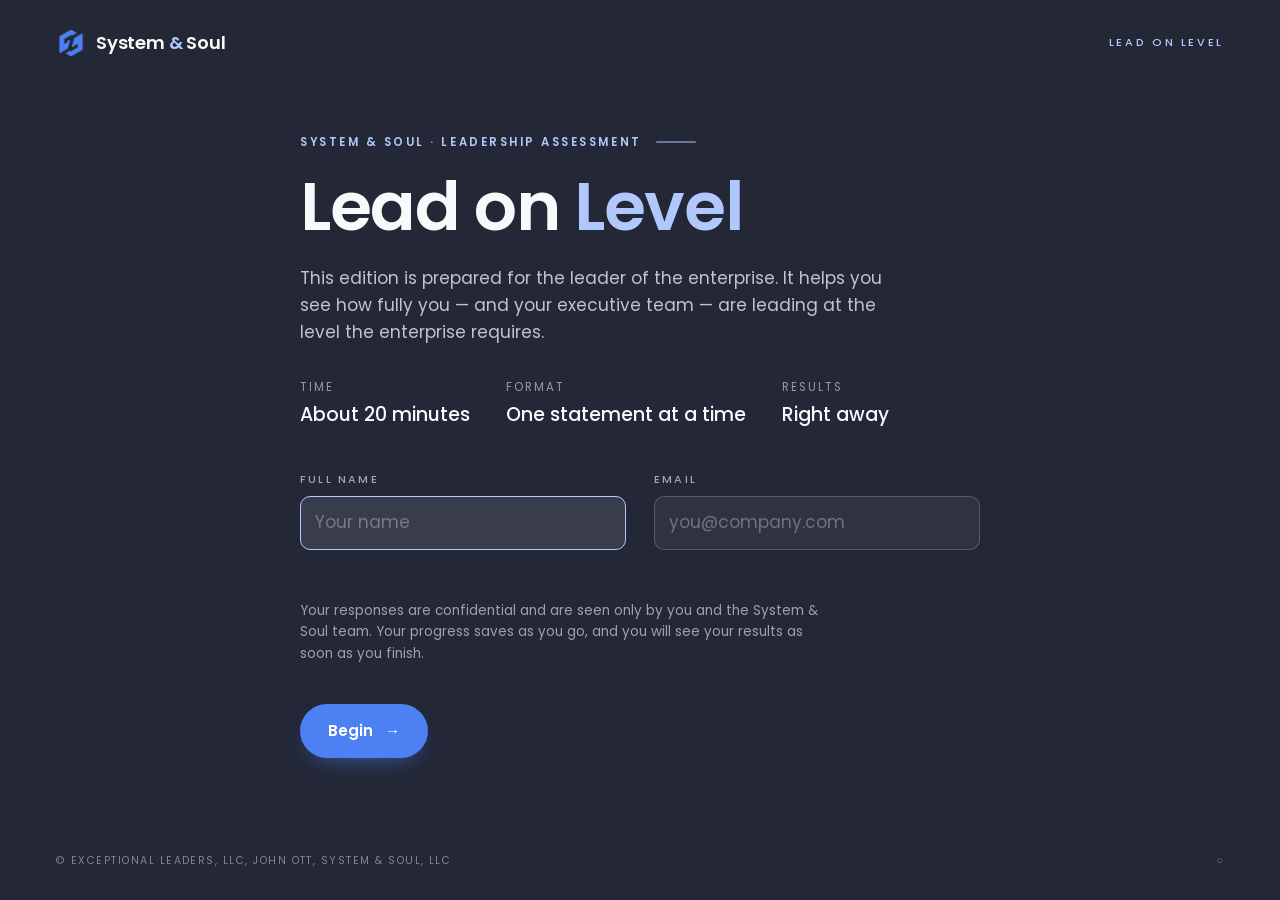
==== ceo.html @ c30acf85 "Lead on Level assessment, System & Soul edition Rebranded interactive assessment with instant result" ====
<!doctype html>
<html lang="en">
<head>
<meta charset="utf-8">
<meta name="viewport" content="width=device-width, initial-scale=1, viewport-fit=cover">
<meta name="robots" content="noindex, nofollow">
<title>Lead on Level · CEO Edition</title>
<meta name="description" content="A leadership assessment from System & Soul.">
<meta name="theme-color" content="#232736">
<link rel="icon" href="assets/brand/favicon.png">
<link rel="preconnect" href="https://fonts.googleapis.com">
<link rel="preconnect" href="https://fonts.gstatic.com" crossorigin>
<link href="https://fonts.googleapis.com/css2?family=Poppins:ital,wght@0,300;0,400;0,500;0,600;0,700;1,400;1,500&display=swap" rel="stylesheet">
<link rel="stylesheet" href="assets/styles.css?v=1">
</head>
<body class="theme-night">
<div class="progress" aria-hidden="true"><span id="bar"></span></div>
<div class="frame">
  <header class="topbar">
    <div class="brand" aria-label="System &amp; Soul">
      <img src="assets/brand/ss-mark.png" alt="">
      <span class="wordmark">System <span class="amp">&amp;</span> Soul</span>
    </div>
    <div class="eyebrow-mark">Lead on Level</div>
  </header>
  <main class="stage" id="stage" aria-live="polite">
    <noscript><p>This assessment requires JavaScript.</p></noscript>
  </main>
  <footer class="credits">
    <span>© Exceptional Leaders, LLC, John Ott, System &amp; Soul, LLC</span>
    <span class="save-state" id="saveState" data-s=""></span>
  </footer>
</div>

<script>window.LOL_MODE = "ceo";</script>
<script src="assets/content.js?v=1"></script>
<script src="assets/config.js?v=1"></script>
<script src="assets/app.js?v=1"></script>
</body>
</html>
---- assets/styles.css ----
/* Lead on Level · System & Soul
   Palette from systemandsoul.com: slate, royal blue, sky, and a pink accent. */
:root {
  --bg: #F8F9FB;
  --paper: #FFFFFF;
  --ink: #2B3044;
  --slate: #3C4258;
  --slate-deep: #232736;
  --slate-mid: #2E3346;
  --blue: #4D80F3;
  --blue-dk: #3567D6;
  --sky: #B0C8FC;
  --sky-wash: #E8EFFE;
  --pink: #E8238F;
  --muted: #6A6D77;
  --hair: rgba(60, 66, 88, .12);
  --hair-strong: rgba(60, 66, 88, .26);
  --night-text: #F8F9FB;
  --plus: #2E9D6B;
  --slash: #D99A1E;
  --minus: #D8455B;
  --sans: "Poppins", "Avenir Next", "Helvetica Neue", Arial, sans-serif;
  --ease: cubic-bezier(.22, .61, .21, 1);
  --col: 680px;
}

*, *::before, *::after { box-sizing: border-box; }
html { -webkit-text-size-adjust: 100%; }
body {
  margin: 0;
  min-height: 100vh;
  min-height: 100dvh;
  background: var(--bg);
  color: var(--ink);
  font-family: var(--sans);
  font-weight: 400;
  font-size: 16px;
  line-height: 1.6;
  -webkit-font-smoothing: antialiased;
  text-rendering: optimizeLegibility;
  transition: background-color .8s var(--ease), color .8s var(--ease);
}
body.theme-night { background: var(--slate-deep); color: var(--night-text); }
button, input { font: inherit; color: inherit; }
::selection { background: var(--sky); color: var(--slate-deep); }

/* ---------- frame ---------- */
.frame { min-height: 100vh; min-height: 100dvh; display: flex; flex-direction: column; }
.topbar {
  display: flex; align-items: center; justify-content: space-between;
  padding: 26px clamp(16px, 5vw, 56px) 0;
  gap: 16px;
}
.brand { display: flex; align-items: center; gap: 10px; min-height: 34px; }
.brand img { height: 30px; width: 30px; display: block; }
.brand .wordmark { font-weight: 600; font-size: 18px; letter-spacing: -.01em; color: var(--slate); white-space: nowrap; }
.brand .amp { color: var(--blue); }
.theme-night .brand .wordmark { color: var(--night-text); }
.theme-night .brand .amp { color: var(--sky); }
.eyebrow-mark {
  font-size: 11px; letter-spacing: .24em; text-transform: uppercase;
  color: var(--blue); font-weight: 500; white-space: nowrap;
}
.theme-night .eyebrow-mark { color: var(--sky); }

.progress {
  position: fixed; top: 0; left: 0; right: 0; height: 3px; z-index: 5;
  background: transparent; pointer-events: none;
}
.progress span {
  display: block; height: 100%; width: 0;
  background: linear-gradient(90deg, var(--blue), var(--sky));
  transition: width .6s var(--ease);
}

main.stage {
  flex: 1; width: 100%;
  display: flex; align-items: center; justify-content: center;
  padding: clamp(36px, 8vh, 96px) clamp(16px, 5vw, 56px);
}
.screen {
  width: 100%; max-width: var(--col);
  animation: enter .6s var(--ease) both;
}
.screen.leaving { animation: leave .22s ease-in both; }
@keyframes enter { from { opacity: 0; transform: translateY(14px); } to { opacity: 1; transform: none; } }
@keyframes leave { to { opacity: 0; transform: translateY(-8px); } }

footer.credits {
  padding: 22px clamp(16px, 5vw, 56px) 30px;
  display: flex; justify-content: space-between; align-items: center; gap: 12px; flex-wrap: wrap;
  font-size: 10.5px; letter-spacing: .14em; text-transform: uppercase; color: var(--muted);
}
.theme-night footer.credits { color: rgba(248, 249, 251, .45); }
footer .save-state { letter-spacing: .12em; }
footer .save-state[data-s="ok"]::before { content: "● "; color: var(--blue); }
footer .save-state[data-s="pending"]::before { content: "○ "; }
footer .save-state[data-s="error"]::before { content: "● "; color: var(--minus); }

/* ---------- type ---------- */
.kicker {
  font-size: 11.5px; letter-spacing: .22em; text-transform: uppercase;
  color: var(--blue); font-weight: 600; margin: 0 0 20px;
  display: flex; align-items: center; gap: 14px;
}
.kicker::after { content: ""; flex: 0 0 40px; height: 2px; background: currentColor; opacity: .5; border-radius: 2px; }
.theme-night .kicker { color: var(--sky); }
h1, h2, h3 { font-family: var(--sans); font-weight: 600; margin: 0; letter-spacing: -.02em; color: inherit; }
h1 { font-size: clamp(40px, 7vw, 68px); line-height: 1.05; }
h1 em, h2 em { font-style: normal; color: var(--blue); }
.theme-night h1 em, .theme-night h2 em { color: var(--sky); }
h2 { font-size: clamp(26px, 4.2vw, 38px); line-height: 1.18; }
h3 { font-size: 20px; line-height: 1.3; }
.lede { font-size: 17px; color: var(--muted); max-width: 56ch; margin: 22px 0 0; }
.theme-night .lede { color: rgba(248, 249, 251, .74); }
.small { font-size: 13.5px; color: var(--muted); }
.theme-night .small { color: rgba(248, 249, 251, .58); }
.rule { height: 1px; background: var(--hair); border: 0; margin: 40px 0; }
.theme-night .rule { background: rgba(248, 249, 251, .14); }

/* ---------- welcome ---------- */
.meta-row { display: flex; gap: 36px; flex-wrap: wrap; margin: 32px 0 0; }
.meta-row div { font-size: 11.5px; letter-spacing: .18em; text-transform: uppercase; color: rgba(248,249,251,.55); }
.meta-row strong { display: block; font-size: 19px; font-weight: 500; letter-spacing: 0; text-transform: none; color: var(--night-text); margin-top: 4px; }
.fields { display: grid; grid-template-columns: 1fr 1fr; gap: 22px 28px; margin-top: 40px; }
.field label {
  display: block; font-size: 11px; letter-spacing: .2em; text-transform: uppercase; font-weight: 500;
  color: rgba(248,249,251,.6); margin-bottom: 8px;
}
.field input {
  width: 100%; background: rgba(255,255,255,.06); border: 1px solid rgba(248,249,251,.2);
  padding: 12px 14px; font-size: 17px; font-weight: 400; color: var(--night-text);
  border-radius: 10px; outline: none; transition: border-color .3s, background .3s;
}
.field input:focus { border-color: var(--sky); background: rgba(255,255,255,.1); }
.field input::placeholder { color: rgba(248,249,251,.32); }
.field .err { color: #FF9AAE; font-size: 12.5px; min-height: 18px; margin-top: 6px; }
.privacy { margin-top: 26px; max-width: 58ch; }

/* ---------- buttons ---------- */
.actions { display: flex; align-items: center; gap: 22px; margin-top: 40px; flex-wrap: wrap; }
.btn {
  appearance: none; border: 0; background: var(--blue); color: #fff;
  padding: 15px 28px; border-radius: 999px; cursor: pointer;
  font-size: 15px; font-weight: 600; letter-spacing: 0;
  transition: background .3s var(--ease), transform .3s var(--ease), box-shadow .3s var(--ease);
  display: inline-flex; align-items: center; gap: 12px;
  box-shadow: 0 10px 24px -12px rgba(77,128,243,.7);
}
.btn:hover { background: var(--blue-dk); }
.btn .arrow { display: inline-block; transition: transform .3s var(--ease); }
.btn:hover .arrow { transform: translateX(4px); }
.btn:focus-visible, .opt:focus-visible, .link:focus-visible, .rate:focus-visible, .area-row summary:focus-visible { outline: 2px solid var(--blue); outline-offset: 3px; }
.theme-night .btn:focus-visible, .theme-night .link:focus-visible { outline-color: var(--sky); }
.btn.ghost { background: transparent; color: var(--slate); box-shadow: inset 0 0 0 1.5px var(--hair-strong); }
.btn.ghost:hover { background: var(--sky-wash); }
.btn[disabled] { opacity: .4; cursor: not-allowed; }
.link {
  appearance: none; background: none; border: 0; padding: 4px 0; cursor: pointer;
  font-size: 14px; font-weight: 500; color: var(--muted);
  border-bottom: 1.5px solid transparent; transition: color .3s, border-color .3s;
}
.link:hover { color: var(--slate); border-bottom-color: var(--blue); }
.theme-night .link { color: rgba(248,249,251,.65); }
.theme-night .link:hover { color: var(--night-text); border-bottom-color: var(--sky); }

/* ---------- option cards (routing) ---------- */
.opts { display: grid; gap: 12px; margin-top: 36px; }
.opt {
  appearance: none; text-align: left; cursor: pointer; width: 100%;
  background: var(--paper); border: 1.5px solid var(--hair); border-radius: 14px;
  padding: 20px 24px 20px 64px; position: relative;
  transition: border-color .3s var(--ease), background .3s var(--ease), box-shadow .3s var(--ease);
}
.opt:hover { border-color: var(--sky); box-shadow: 0 12px 30px -20px rgba(35,39,54,.4); }
.opt .k {
  position: absolute; left: 20px; top: 20px; width: 28px; height: 28px; border-radius: 8px;
  border: 1.5px solid var(--hair-strong); display: grid; place-items: center;
  font-size: 12px; color: var(--muted); font-weight: 600;
  transition: all .3s var(--ease);
}
.opt .t { display: block; font-size: 17.5px; line-height: 1.35; color: var(--ink); font-weight: 600; }
.opt .d { display: block; font-size: 14.5px; color: var(--muted); margin-top: 4px; }
.opt.sel { border-color: var(--blue); background: var(--sky-wash); }
.opt.sel .k { background: var(--blue); border-color: var(--blue); color: #fff; }

/* ---------- confirm ---------- */
.level-seal {
  margin: 30px 0 6px; display: flex; align-items: center; gap: 22px; flex-wrap: wrap;
}
.level-seal .num {
  font-weight: 700; font-size: clamp(80px, 13vw, 124px); line-height: .9; letter-spacing: -.04em;
  background: linear-gradient(150deg, var(--blue) 20%, var(--sky) 100%);
  -webkit-background-clip: text; background-clip: text; color: transparent;
}
.level-seal .nm { font-size: clamp(28px, 4.6vw, 40px); font-weight: 600; line-height: 1.1; letter-spacing: -.02em; }
.level-seal .nm small { display: block; font-size: 11.5px; letter-spacing: .2em; text-transform: uppercase; font-weight: 600; color: var(--blue); margin-bottom: 8px; }
.theme-night .level-seal .nm small { color: var(--sky); }
.note-card {
  border-left: 3px solid var(--blue); padding: 6px 0 6px 20px; margin-top: 26px;
  font-size: 17px; line-height: 1.6; color: var(--slate);
}
.theme-night .note-card { border-left-color: var(--sky); }
.level-list { margin-top: 24px; display: grid; gap: 10px; }
.level-list .opt { padding-left: 82px; }
.level-list .opt .k { width: 42px; height: 42px; top: 16px; font-size: 18px; border-radius: 10px; }

/* ---------- scale ---------- */
.scale { margin-top: 32px; border-top: 1px solid var(--hair); }
.scale-row { display: grid; grid-template-columns: 56px 1fr; gap: 18px; padding: 18px 0; border-bottom: 1px solid var(--hair); }
.glyph {
  width: 44px; height: 44px; border: 1.5px solid var(--hair-strong); border-radius: 50%;
  display: grid; place-items: center; font-size: 22px; font-weight: 600; color: var(--slate); line-height: 1;
}
.scale-row b { font-weight: 600; font-size: 17px; display: block; line-height: 1.35; }
.scale-row span { color: var(--muted); font-size: 14.5px; }
.instructions { list-style: none; padding: 0; margin: 24px 0 0; }
.instructions li { padding-left: 22px; position: relative; color: var(--muted); margin: 6px 0; }
.instructions li::before { content: ""; position: absolute; left: 0; top: .8em; width: 10px; height: 2px; border-radius: 2px; background: var(--blue); }
kbd {
  font-family: var(--sans); font-size: 11px; border: 1px solid var(--hair-strong); padding: 1px 6px;
  border-radius: 4px; color: var(--slate);
}

/* ---------- item ---------- */
.item-head { display: flex; justify-content: space-between; align-items: flex-start; gap: 20px; }
.area { max-width: 46ch; }
.area .part { font-size: 11px; letter-spacing: .2em; text-transform: uppercase; font-weight: 600; color: var(--blue); }
.area .title { font-size: 16.5px; line-height: 1.35; color: var(--slate); margin-top: 6px; font-weight: 600; }
.area .desc { font-size: 14px; color: var(--muted); margin-top: 4px; }
.count { font-size: 15px; color: var(--muted); white-space: nowrap; font-variant-numeric: tabular-nums; }
.count b { color: var(--slate); font-weight: 600; }
.statement {
  font-weight: 500; font-size: clamp(24px, 3.8vw, 34px); line-height: 1.3; letter-spacing: -.015em;
  margin: 40px 0 34px; color: var(--ink); text-wrap: balance;
}
.rates { display: grid; gap: 10px; }
.rate {
  appearance: none; cursor: pointer; text-align: left; width: 100%;
  display: grid; grid-template-columns: 52px 1fr auto; align-items: center; gap: 14px;
  background: var(--paper); border: 1.5px solid var(--hair); padding: 12px 18px 12px 12px; border-radius: 14px;
  transition: border-color .25s var(--ease), background .25s var(--ease), box-shadow .3s var(--ease);
}
.rate:hover { border-color: var(--sky); box-shadow: 0 12px 30px -22px rgba(35,39,54,.45); }
.rate .glyph { width: 40px; height: 40px; font-size: 20px; transition: all .25s var(--ease); }
.rate .lbl { font-size: 16px; line-height: 1.3; color: var(--ink); font-weight: 600; }
.rate .sub { display: block; font-size: 13.5px; color: var(--muted); font-weight: 400; margin-top: 2px; }
.rate .key { font-size: 11px; color: var(--muted); opacity: .7; }
.rate.sel { border-color: var(--blue); background: var(--sky-wash); }
.rate.sel .glyph { background: var(--blue); color: #fff; border-color: var(--blue); }
.item-foot { display: flex; justify-content: space-between; align-items: center; margin-top: 28px; gap: 16px; flex-wrap: wrap; }

/* ---------- results ---------- */
.results { max-width: 760px; }
.res-head .lede { margin-top: 14px; }
.res-cards { display: grid; grid-template-columns: repeat(auto-fit, minmax(200px, 1fr)); gap: 14px; margin-top: 32px; }
.res-card { background: var(--paper); border: 1px solid var(--hair); border-radius: 16px; padding: 20px 22px; }
.res-card .lbl { font-size: 11px; letter-spacing: .18em; text-transform: uppercase; font-weight: 600; color: var(--muted); }
.res-card .big { font-size: 40px; font-weight: 700; letter-spacing: -.03em; line-height: 1.1; color: var(--slate); margin-top: 6px; font-variant-numeric: tabular-nums; }
.res-card .big small { font-size: 16px; font-weight: 500; color: var(--muted); letter-spacing: 0; }
.res-card p { margin: 6px 0 0; font-size: 13.5px; color: var(--muted); }
.res-section { margin-top: 44px; }
.res-section > h3 { margin-bottom: 6px; }
.res-section > .small { margin: 0 0 16px; }
.dist { display: flex; height: 10px; border-radius: 999px; overflow: hidden; background: var(--hair); margin-top: 12px; }
.dist span { display: block; height: 100%; }
.dist .p { background: var(--plus); } .dist .s { background: var(--slash); } .dist .m { background: var(--minus); }
.legend { display: flex; gap: 18px; flex-wrap: wrap; font-size: 12.5px; color: var(--muted); margin-top: 10px; }
.legend i { display: inline-block; width: 10px; height: 10px; border-radius: 3px; margin-right: 6px; vertical-align: -1px; }
.legend .p { background: var(--plus); } .legend .s { background: var(--slash); } .legend .m { background: var(--minus); }
.callouts { display: grid; grid-template-columns: 1fr 1fr; gap: 14px; }
.callout { border-radius: 16px; padding: 18px 20px; background: var(--paper); border: 1px solid var(--hair); }
.callout.good { border-top: 4px solid var(--plus); }
.callout.focus { border-top: 4px solid var(--minus); }
.callout h4 { margin: 0 0 8px; font-size: 13px; letter-spacing: .14em; text-transform: uppercase; font-weight: 600; color: var(--muted); }
.callout ul { margin: 0; padding-left: 18px; }
.callout li { margin: 6px 0; font-weight: 500; font-size: 15px; line-height: 1.4; }
.area-list { display: grid; gap: 10px; }
.area-row { background: var(--paper); border: 1px solid var(--hair); border-radius: 14px; }
.area-row summary { list-style: none; cursor: pointer; padding: 16px 18px; display: grid; grid-template-columns: 1fr 150px; gap: 16px; align-items: center; border-radius: 14px; }
.area-row summary::-webkit-details-marker { display: none; }
.area-row .at { font-weight: 600; font-size: 15px; line-height: 1.35; }
.area-row .at small { display: block; font-weight: 500; color: var(--muted); font-size: 12px; letter-spacing: .1em; text-transform: uppercase; margin-bottom: 2px; }
.area-row .dist { margin-top: 0; }
.area-row .body { padding: 0 18px 16px; }
.area-row ul { list-style: none; margin: 0; padding: 0; border-top: 1px solid var(--hair); }
.area-row li { display: grid; grid-template-columns: 30px 1fr; gap: 10px; padding: 10px 0; border-bottom: 1px solid var(--hair); font-size: 14.5px; line-height: 1.45; }
.area-row li:last-child { border-bottom: 0; }
.chip { width: 24px; height: 24px; border-radius: 50%; display: grid; place-items: center; font-weight: 700; font-size: 14px; color: #fff; }
.chip.p { background: var(--plus); } .chip.s { background: var(--slash); } .chip.m { background: var(--minus); } .chip.n { background: var(--hair-strong); }
.signal { background: var(--sky-wash); border-radius: 14px; padding: 16px 18px; font-size: 15px; color: var(--slate); margin-top: 14px; }
.signal strong { font-weight: 600; }
.retry { margin-top: 22px; color: var(--minus); font-size: 14px; }
.res-actions { margin-top: 44px; }

@media (max-width: 640px) {
  body { font-size: 15.5px; }
  .topbar { padding-top: 18px; }
  .brand img { height: 26px; width: 26px; }
  .brand .wordmark { font-size: 16px; }
  .eyebrow-mark { font-size: 9.5px; letter-spacing: .18em; }
  main.stage { align-items: flex-start; }
  .fields { grid-template-columns: 1fr; }
  .opt { padding: 16px 16px 16px 56px; }
  .opt .k { left: 16px; top: 17px; }
  .opt .t { font-size: 16.5px; }
  .rate { grid-template-columns: 44px 1fr; padding: 10px 12px 10px 10px; }
  .rate .key { display: none; }
  .statement { margin: 28px 0 24px; }
  .item-head { flex-direction: column-reverse; gap: 10px; }
  .callouts { grid-template-columns: 1fr; }
  .area-row summary { grid-template-columns: 1fr; gap: 10px; }
  footer.credits { font-size: 9.5px; letter-spacing: .1em; }
}
@media (max-width: 640px), (hover: none) {
  .item-foot .small { display: none; }
}
@media (prefers-reduced-motion: reduce) {
  *, *::before, *::after { animation-duration: .01ms !important; transition-duration: .01ms !important; }
}
@media print {
  body { background: #fff; font-size: 12px; }
  .progress, .res-actions, footer .save-state, #retry { display: none !important; }
  main.stage { padding: 12px 0; display: block; }
  .screen { animation: none; max-width: none; }
  .area-row, .res-card, .callout { break-inside: avoid; }
  .area-row .body { display: block !important; }
  .dist, .chip, .legend i { -webkit-print-color-adjust: exact; print-color-adjust: exact; }
}
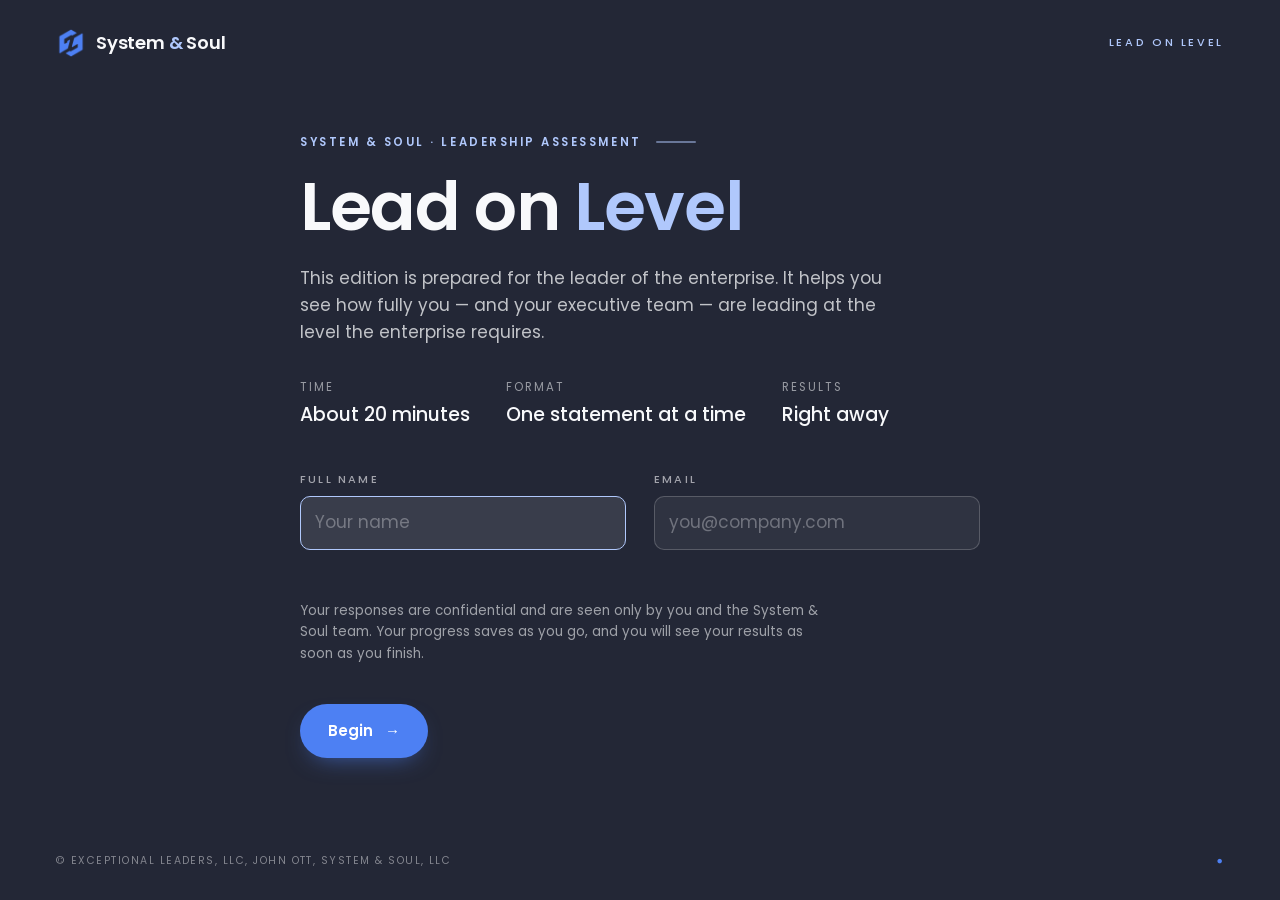
==== commit 7133d1e8: "Connect responses to System & Soul Google Sheet Co-Authored-By: Claude Opus 5.5 <noreply@anthropic.c" ====
--- a/ceo.html
+++ b/ceo.html
@@ -11,7 +11,7 @@
 <link rel="preconnect" href="https://fonts.googleapis.com">
 <link rel="preconnect" href="https://fonts.gstatic.com" crossorigin>
 <link href="https://fonts.googleapis.com/css2?family=Poppins:ital,wght@0,300;0,400;0,500;0,600;0,700;1,400;1,500&display=swap" rel="stylesheet">
-<link rel="stylesheet" href="assets/styles.css?v=1">
+<link rel="stylesheet" href="assets/styles.css?v=2">
 </head>
 <body class="theme-night">
 <div class="progress" aria-hidden="true"><span id="bar"></span></div>
@@ -33,8 +33,8 @@
 </div>
 
 <script>window.LOL_MODE = "ceo";</script>
-<script src="assets/content.js?v=1"></script>
-<script src="assets/config.js?v=1"></script>
-<script src="assets/app.js?v=1"></script>
+<script src="assets/content.js?v=2"></script>
+<script src="assets/config.js?v=2"></script>
+<script src="assets/app.js?v=2"></script>
 </body>
 </html>
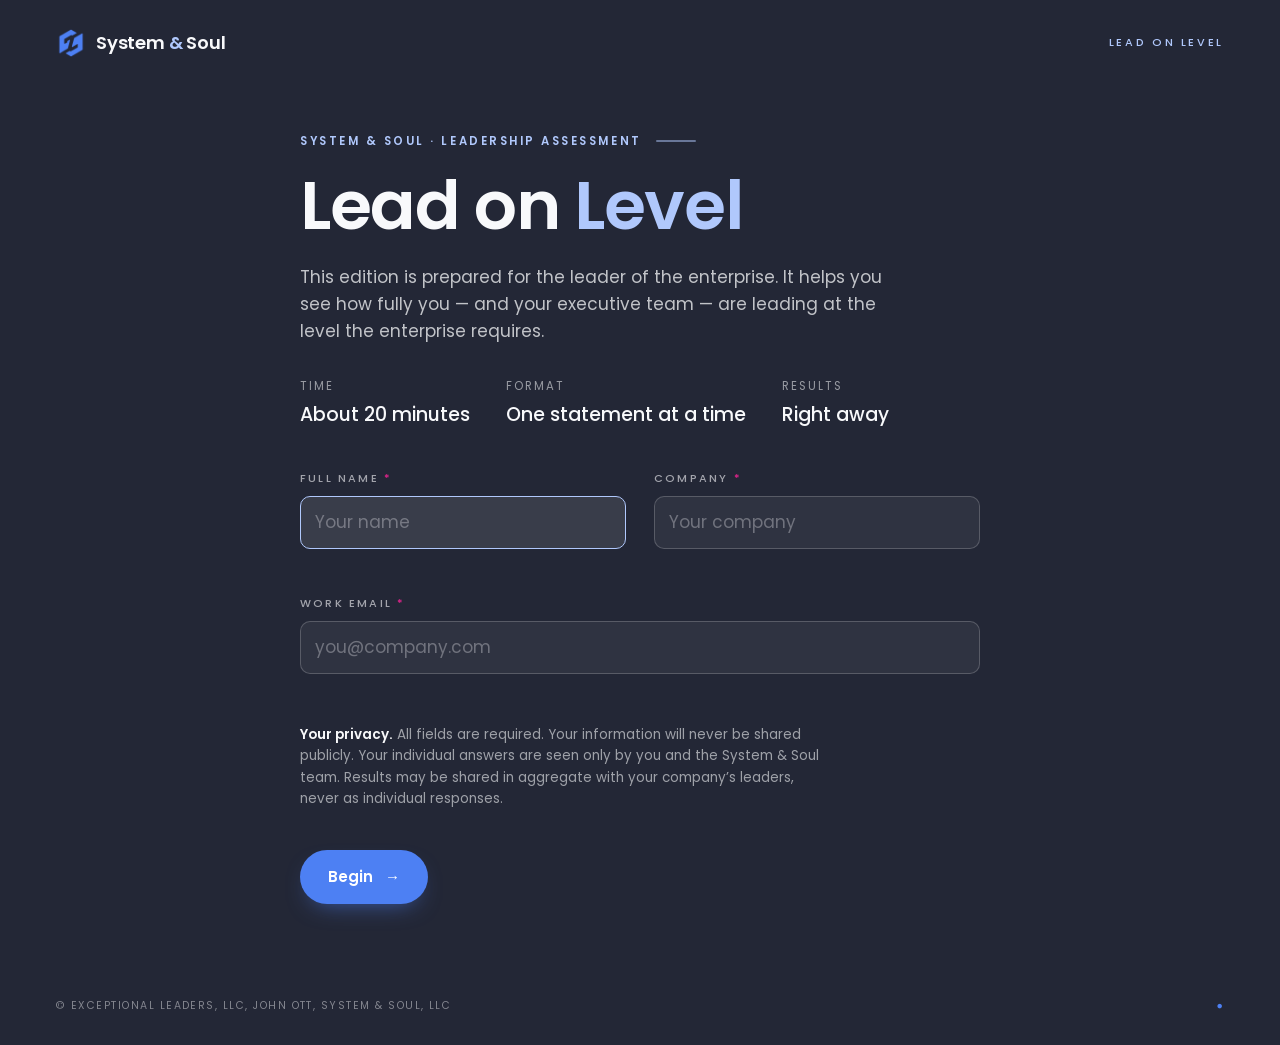
==== commit 16cb89c9: "Require company on sign-in; add privacy note Name, company and work email are required before starti" ====
--- a/ceo.html
+++ b/ceo.html
@@ -11,7 +11,7 @@
 <link rel="preconnect" href="https://fonts.googleapis.com">
 <link rel="preconnect" href="https://fonts.gstatic.com" crossorigin>
 <link href="https://fonts.googleapis.com/css2?family=Poppins:ital,wght@0,300;0,400;0,500;0,600;0,700;1,400;1,500&display=swap" rel="stylesheet">
-<link rel="stylesheet" href="assets/styles.css?v=2">
+<link rel="stylesheet" href="assets/styles.css?v=3">
 </head>
 <body class="theme-night">
 <div class="progress" aria-hidden="true"><span id="bar"></span></div>
@@ -33,8 +33,8 @@
 </div>
 
 <script>window.LOL_MODE = "ceo";</script>
-<script src="assets/content.js?v=2"></script>
-<script src="assets/config.js?v=2"></script>
-<script src="assets/app.js?v=2"></script>
+<script src="assets/content.js?v=3"></script>
+<script src="assets/config.js?v=3"></script>
+<script src="assets/app.js?v=3"></script>
 </body>
 </html>
--- a/assets/styles.css
+++ b/assets/styles.css
@@ -327,3 +327,9 @@
   .area-row .body { display: block !important; }
   .dist, .chip, .legend i { -webkit-print-color-adjust: exact; print-color-adjust: exact; }
 }
+
+/* ---------- sign-in fields ---------- */
+.field.wide { grid-column: 1 / -1; }
+.field .req { color: var(--pink); }
+.field input[aria-invalid="true"] { border-color: #FF9AAE; }
+.privacy strong { color: var(--night-text); font-weight: 600; }
